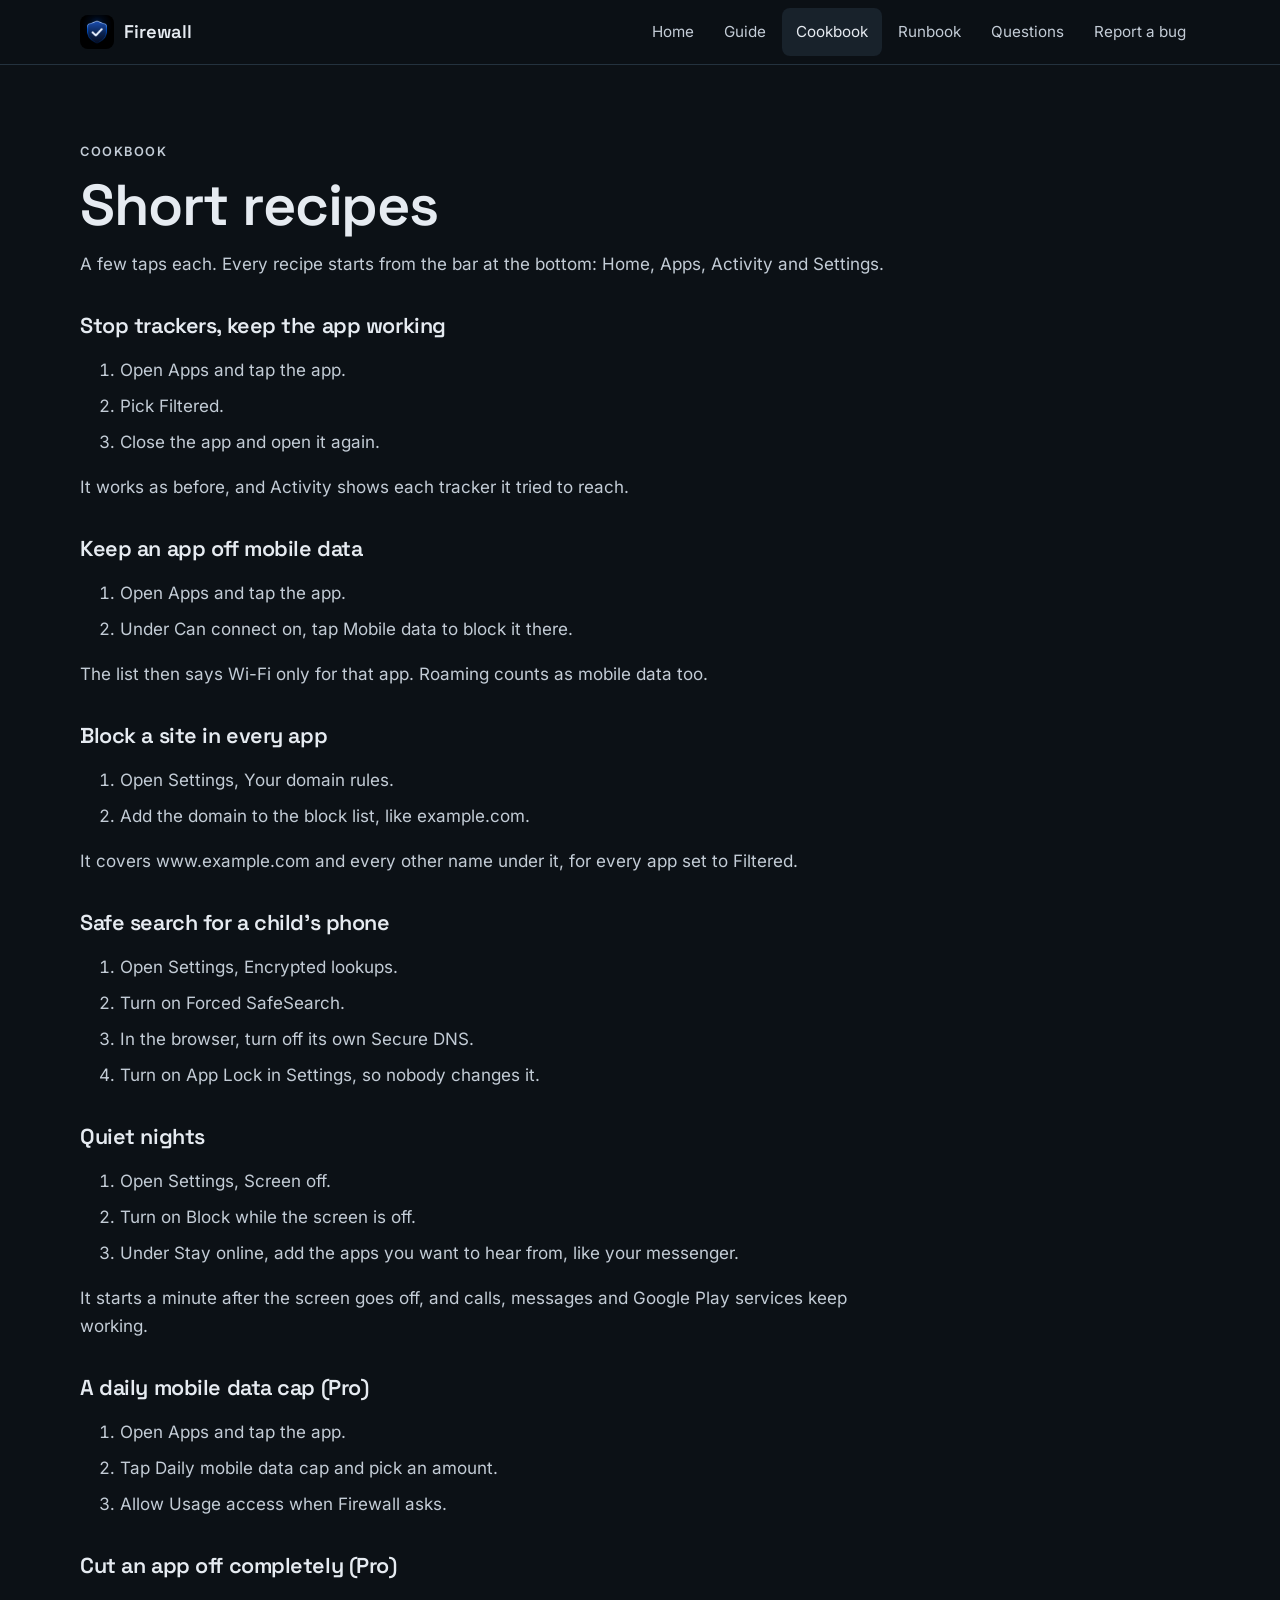
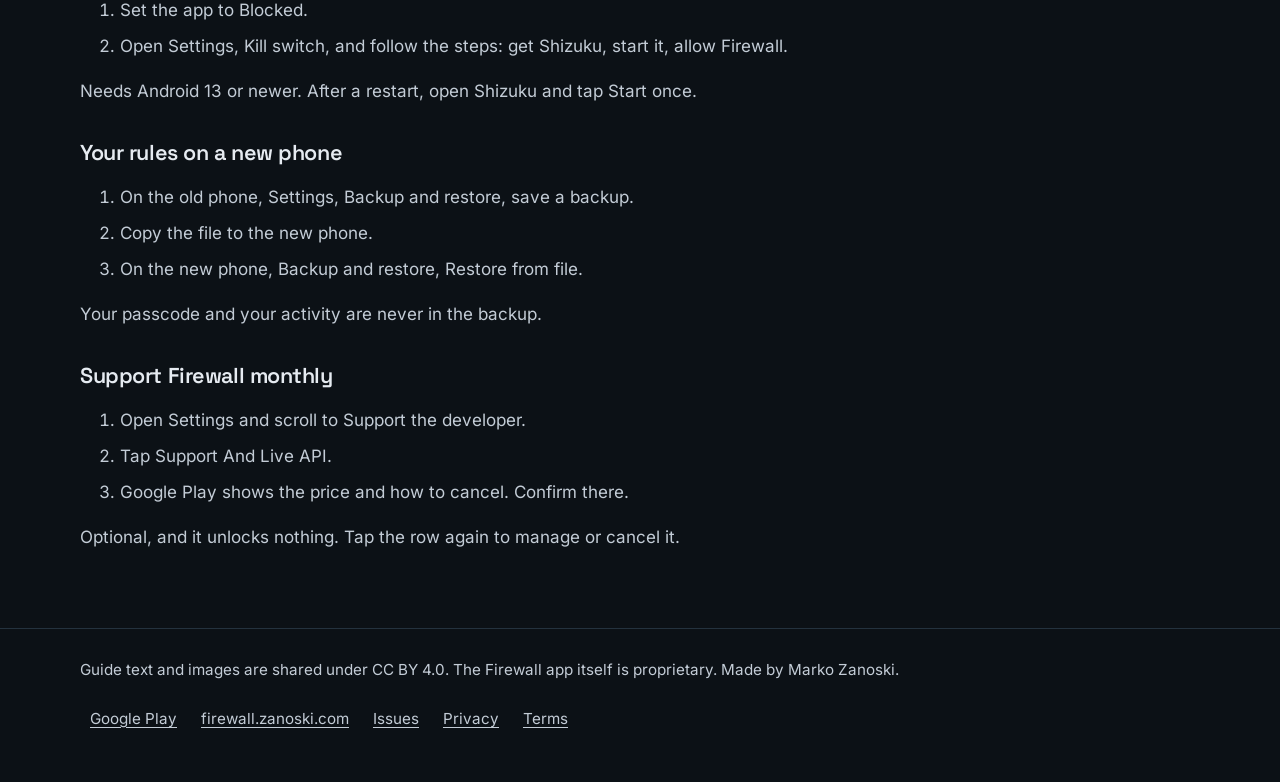
==== docs/cookbook.html @ 069c53c0 "Add a cookbook and a runbook, and cover Forced SafeSearch, TV, languages and the support subscriptio" ====
<!doctype html>
<html lang="en">
<head>
<meta charset="utf-8">
<meta name="viewport" content="width=device-width, initial-scale=1, viewport-fit=cover">
<title>Cookbook · Firewall user guide</title>
<meta name="description" content="Short Firewall recipes: stop trackers, keep an app off mobile data, safe search, quiet nights, data caps and more.">
<meta name="theme-color" content="#0c1116">
<meta property="og:title" content="Cookbook · Firewall user guide">
<meta property="og:description" content="Short Firewall recipes: stop trackers, keep an app off mobile data, safe search, quiet nights, data caps and more.">
<link rel="icon" href="img/icon-192.png" type="image/png">
<link rel="stylesheet" href="style.css">
</head>
<body>
<a class="skip" href="#main">Skip to content</a>
<header class="bar">
  <div class="wrap">
    <a class="brand" href="index.html"><img src="img/icon-192.png" alt="" width="34" height="34"><span>Firewall</span></a>
    <nav aria-label="Guide pages"><a href="index.html">Home</a><a href="guide.html">Guide</a><a href="cookbook.html" aria-current="page">Cookbook</a><a href="runbook.html">Runbook</a><a href="faq.html">Questions</a><a href="report.html">Report a bug</a></nav>
  </div>
</header>
<main id="main" class="page">
  <div class="wrap">
    <p class="kicker">Cookbook</p>
    <h1>Short recipes</h1>
    <p>A few taps each. Every recipe starts from the bar at the bottom: Home, Apps, Activity and Settings.</p>
    <article>
    <h2>Stop trackers, keep the app working</h2>
    <ol><li>Open Apps and tap the app.</li><li>Pick Filtered.</li><li>Close the app and open it again.</li></ol>
    <p>It works as before, and Activity shows each tracker it tried to reach.</p>
    <h2>Keep an app off mobile data</h2>
    <ol><li>Open Apps and tap the app.</li><li>Under Can connect on, tap Mobile data to block it there.</li></ol>
    <p>The list then says Wi-Fi only for that app. Roaming counts as mobile data too.</p>
    <h2>Block a site in every app</h2>
    <ol><li>Open Settings, Your domain rules.</li><li>Add the domain to the block list, like example.com.</li></ol>
    <p>It covers www.example.com and every other name under it, for every app set to Filtered.</p>
    <h2>Safe search for a child's phone</h2>
    <ol><li>Open Settings, Encrypted lookups.</li><li>Turn on Forced SafeSearch.</li><li>In the browser, turn off its own Secure DNS.</li><li>Turn on App Lock in Settings, so nobody changes it.</li></ol>
    <h2>Quiet nights</h2>
    <ol><li>Open Settings, Screen off.</li><li>Turn on Block while the screen is off.</li><li>Under Stay online, add the apps you want to hear from, like your messenger.</li></ol>
    <p>It starts a minute after the screen goes off, and calls, messages and Google Play services keep working.</p>
    <h2>A daily mobile data cap (Pro)</h2>
    <ol><li>Open Apps and tap the app.</li><li>Tap Daily mobile data cap and pick an amount.</li><li>Allow Usage access when Firewall asks.</li></ol>
    <h2>Cut an app off completely (Pro)</h2>
    <ol><li>Set the app to Blocked.</li><li>Open Settings, Kill switch, and follow the steps: get Shizuku, start it, allow Firewall.</li></ol>
    <p>Needs Android 13 or newer. After a restart, open Shizuku and tap Start once.</p>
    <h2>Your rules on a new phone</h2>
    <ol><li>On the old phone, Settings, Backup and restore, save a backup.</li><li>Copy the file to the new phone.</li><li>On the new phone, Backup and restore, Restore from file.</li></ol>
    <p>Your passcode and your activity are never in the backup.</p>
    <h2>Support Firewall monthly</h2>
    <ol><li>Open Settings and scroll to Support the developer.</li><li>Tap Support And Live API.</li><li>Google Play shows the price and how to cancel. Confirm there.</li></ol>
    <p>Optional, and it unlocks nothing. Tap the row again to manage or cancel it.</p>
    </article>
  </div>
</main>
<footer>
  <div class="wrap">
    <span>Guide text and images are shared under CC BY 4.0. The Firewall app itself is proprietary. Made by Marko Zanoski.</span>
    <nav aria-label="Footer"><a href="https://play.google.com/store/apps/details?id=com.zanoshky.firewall">Google Play</a><a href="https://firewall.zanoski.com">firewall.zanoski.com</a><a href="https://github.com/Zanoshky/firewall-app/issues">Issues</a><a href="https://firewall.zanoski.com/privacy">Privacy</a><a href="https://firewall.zanoski.com/terms">Terms</a></nav>
  </div>
</footer>
</body>
</html>
---- docs/style.css ----
@font-face { font-family: Inter; src: url(fonts/inter-400.woff2) format("woff2"); font-weight: 400; font-display: swap; }
@font-face { font-family: Inter; src: url(fonts/inter-600.woff2) format("woff2"); font-weight: 600; font-display: swap; }
@font-face { font-family: "Space Grotesk"; src: url(fonts/space-grotesk-600.woff2) format("woff2"); font-weight: 600; font-display: swap; }

/* firewall.zanoski.com's dark green, the same as the app; every text colour clears 7:1 on the ground. */
:root {
  color-scheme: dark;
  --bg: #0c1116; --card: #121a21; --muted: #18222b; --hover: #1d2a34; --border: #24323e;
  --text: #e6ebf1; --soft: #c3ccd6; --primary: #3ecf8e; --primary-2: #6fe3ad; --on-primary: #06120c;
  --sans: Inter, system-ui, -apple-system, "Segoe UI", Roboto, sans-serif;
  --display: "Space Grotesk", Inter, system-ui, sans-serif;
  --wrap: min(1120px, 100% - 40px);
}

* { box-sizing: border-box; }
html { -webkit-text-size-adjust: 100%; scroll-behavior: smooth; }
body { margin: 0; background: var(--bg); color: var(--text); font: 400 1.0625rem/1.65 var(--sans); }
a { color: var(--primary-2); text-underline-offset: .2em; }
:focus-visible { outline: 3px solid var(--primary-2); outline-offset: 3px; border-radius: 8px; }
.skip { position: absolute; left: 16px; top: -100px; z-index: 50; background: var(--card); color: var(--text); padding: 12px 18px; border-radius: 8px; border: 2px solid var(--primary); }
.skip:focus { top: 16px; }
.wrap { width: var(--wrap); margin-inline: auto; }
h1, h2, h3 { font-family: var(--display); font-weight: 600; line-height: 1.15; margin: 0; letter-spacing: -.02em; text-wrap: balance; }
h1 { font-size: clamp(2.1rem, 5vw, 3.6rem); }
h2 { font-size: clamp(1.6rem, 3.2vw, 2.4rem); }
h3 { font-size: 1.15rem; }
p { margin: 0; }
img { max-width: 100%; height: auto; }

/* Top bar */
.bar { position: sticky; top: 0; z-index: 20; background: color-mix(in srgb, var(--bg) 88%, transparent); backdrop-filter: blur(12px); -webkit-backdrop-filter: blur(12px); border-bottom: 1px solid var(--border); }
.bar .wrap { display: flex; flex-wrap: wrap; align-items: center; gap: 4px 12px; min-height: 64px; }
.brand { display: inline-flex; align-items: center; gap: 10px; min-height: 48px; color: var(--text); text-decoration: none; font: 600 1.15rem/1 var(--display); }
.brand img { width: 34px; height: 34px; border-radius: 8px; }
.bar nav { margin-left: auto; display: flex; flex-wrap: wrap; gap: 2px; align-items: center; }
.bar nav a { display: inline-flex; align-items: center; min-height: 48px; padding: 0 14px; border-radius: 8px; color: var(--soft); text-decoration: none; font-size: .95rem; }
.bar nav a:hover { background: var(--hover); color: var(--text); }
.bar nav a[aria-current] { color: var(--text); background: var(--muted); }

.btn { display: inline-flex; align-items: center; gap: 10px; min-height: 52px; padding: 0 22px; border-radius: 10px; font-weight: 600; text-decoration: none; border: 1px solid var(--border); background: var(--card); color: var(--text); }
.btn:hover { background: var(--hover); }
.btn.main { background: var(--primary); color: var(--on-primary); border-color: var(--primary); }
.btn.main:hover { background: var(--primary-2); }
.cta { display: flex; flex-wrap: wrap; gap: 12px; margin-top: 32px; }
.sub { margin-top: 14px; color: var(--soft); max-width: 40em; font-size: 1.15rem; }

.grid { display: grid; grid-template-columns: repeat(auto-fit, minmax(260px, 1fr)); gap: 16px; margin-top: 28px; }
.card { background: var(--card); border: 1px solid var(--border); border-radius: 12px; padding: 22px; display: flex; flex-direction: column; }
.card p { margin-top: 10px; color: var(--soft); }
.card .go { margin-top: auto; padding-top: 18px; }
.shots { display: grid; grid-template-columns: repeat(auto-fit, minmax(200px, 1fr)); gap: 16px; margin-top: 32px; }
.shots figure { margin: 0; }
.shots img { border-radius: 14px; border: 1px solid var(--border); display: block; }
.shots figcaption { margin-top: 8px; color: var(--soft); font-size: .95rem; }

footer { border-top: 1px solid var(--border); padding: 28px 0 40px; color: var(--soft); font-size: .95rem; }
footer .wrap { display: flex; flex-wrap: wrap; gap: 12px 24px; justify-content: space-between; align-items: center; }
footer nav { display: flex; flex-wrap: wrap; gap: 4px; }
footer nav a { display: inline-flex; align-items: center; min-height: 48px; padding: 0 10px; color: var(--soft); }

@media (prefers-reduced-motion: reduce) { html { scroll-behavior: auto; } }

/* Guide pages */
.page { padding: clamp(28px, 5vw, 64px) 0 clamp(40px, 6vw, 80px); }
.page article { max-width: 46em; }
.page h1 { margin-bottom: 8px; }
.page h2 { font-size: 1.35rem; margin-top: 36px; }
.page p, .page li, .page dd { color: var(--soft); }
.page p { margin-top: 12px; }
.page ul { padding-left: 1.2em; }
.page li { margin-top: 8px; }
.page dl { margin: 12px 0 0; }
.page dt { font-weight: 600; color: var(--text); margin-top: 14px; }
.page dd { margin: 4px 0 0; }
.kicker { font-size: .8rem; letter-spacing: .12em; text-transform: uppercase; color: var(--primary-2); margin-bottom: 10px; font-weight: 600; }
code { font-size: .92em; background: var(--muted); padding: 1px 6px; border-radius: 4px; color: var(--text); }
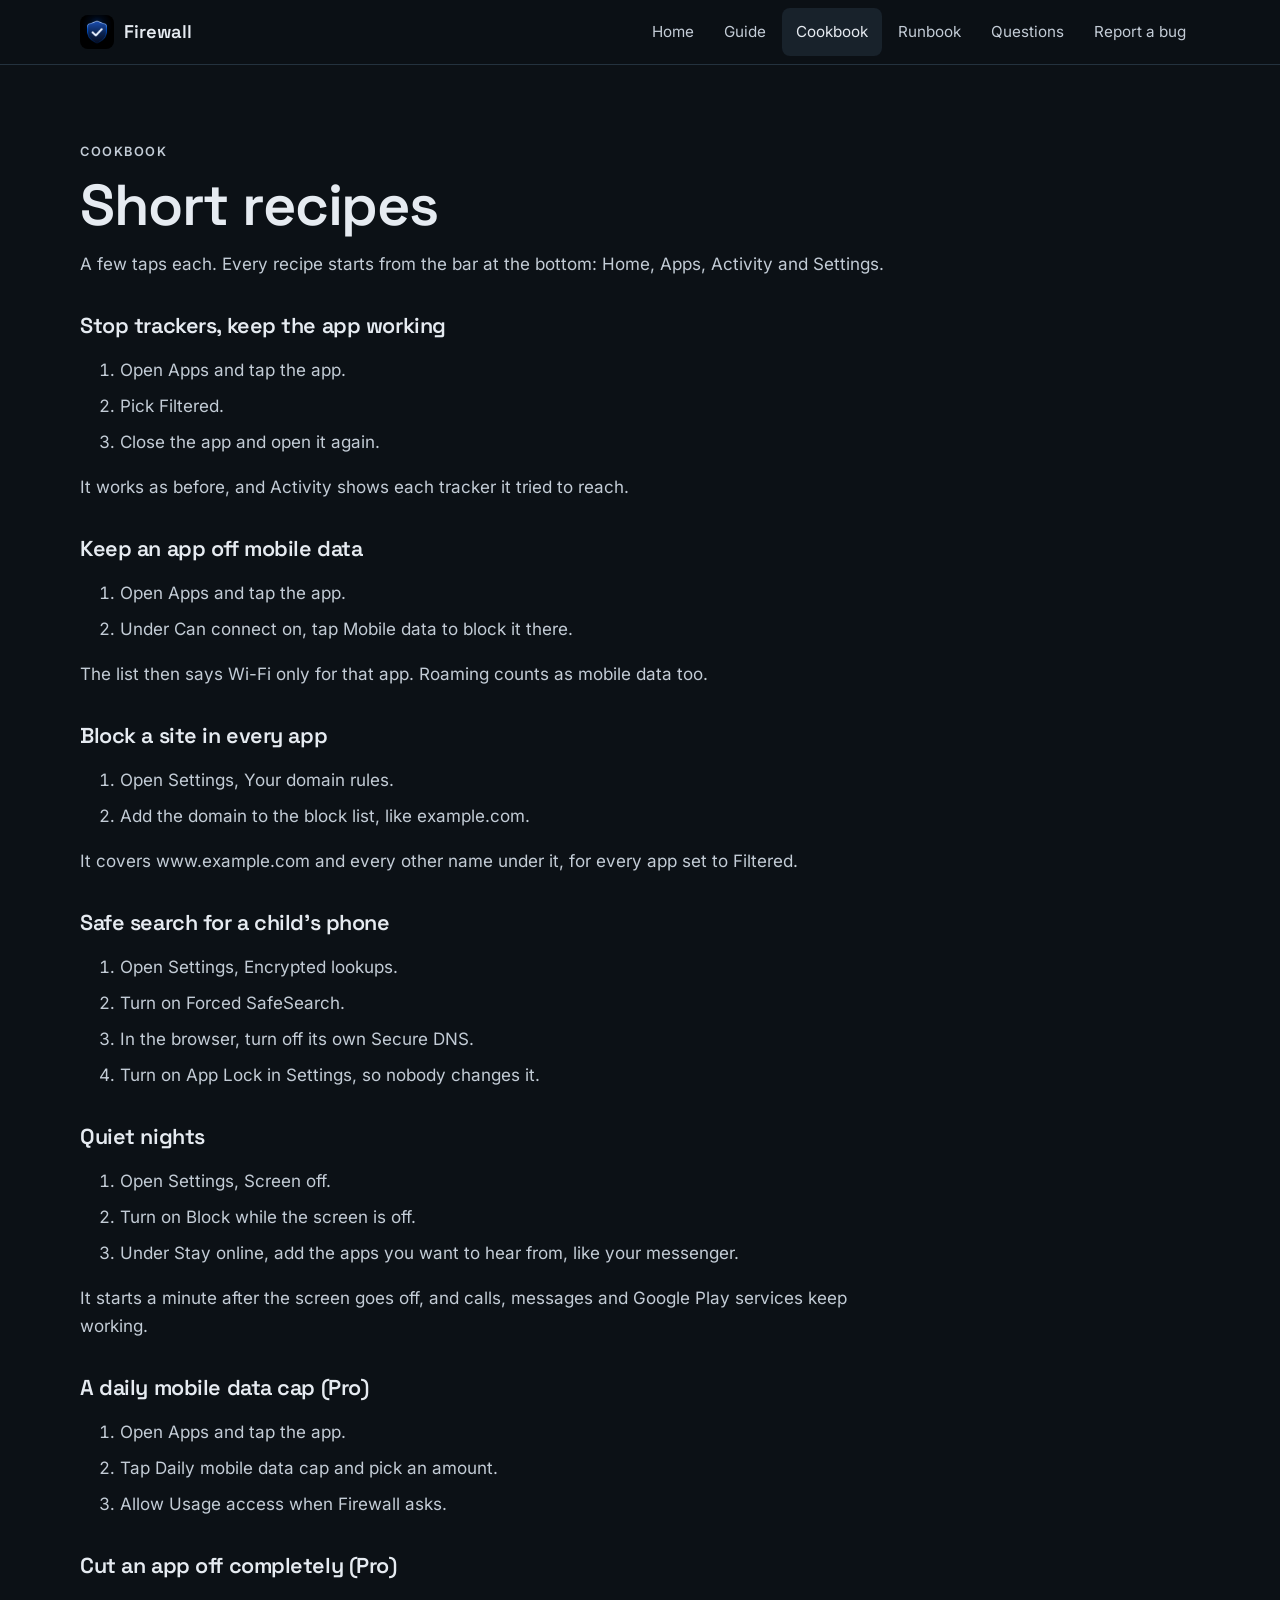
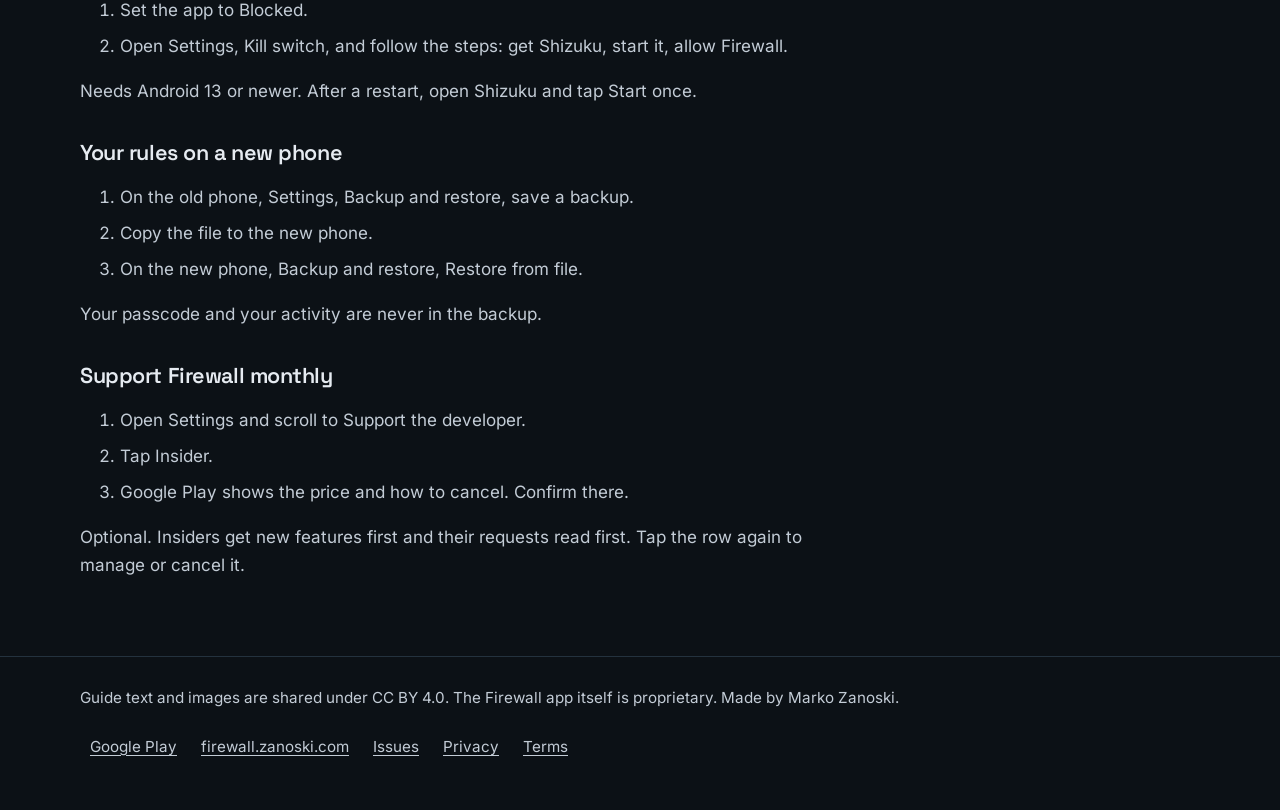
==== commit 17fb51df: "Insider: report page marks Insider requests, wording for the subscription Opened with ?insider=1 fro" ====
--- a/docs/cookbook.html
+++ b/docs/cookbook.html
@@ -48,8 +48,8 @@
     <ol><li>On the old phone, Settings, Backup and restore, save a backup.</li><li>Copy the file to the new phone.</li><li>On the new phone, Backup and restore, Restore from file.</li></ol>
     <p>Your passcode and your activity are never in the backup.</p>
     <h2>Support Firewall monthly</h2>
-    <ol><li>Open Settings and scroll to Support the developer.</li><li>Tap Support And Live API.</li><li>Google Play shows the price and how to cancel. Confirm there.</li></ol>
-    <p>Optional, and it unlocks nothing. Tap the row again to manage or cancel it.</p>
+    <ol><li>Open Settings and scroll to Support the developer.</li><li>Tap Insider.</li><li>Google Play shows the price and how to cancel. Confirm there.</li></ol>
+    <p>Optional. Insiders get new features first and their requests read first. Tap the row again to manage or cancel it.</p>
     </article>
   </div>
 </main>
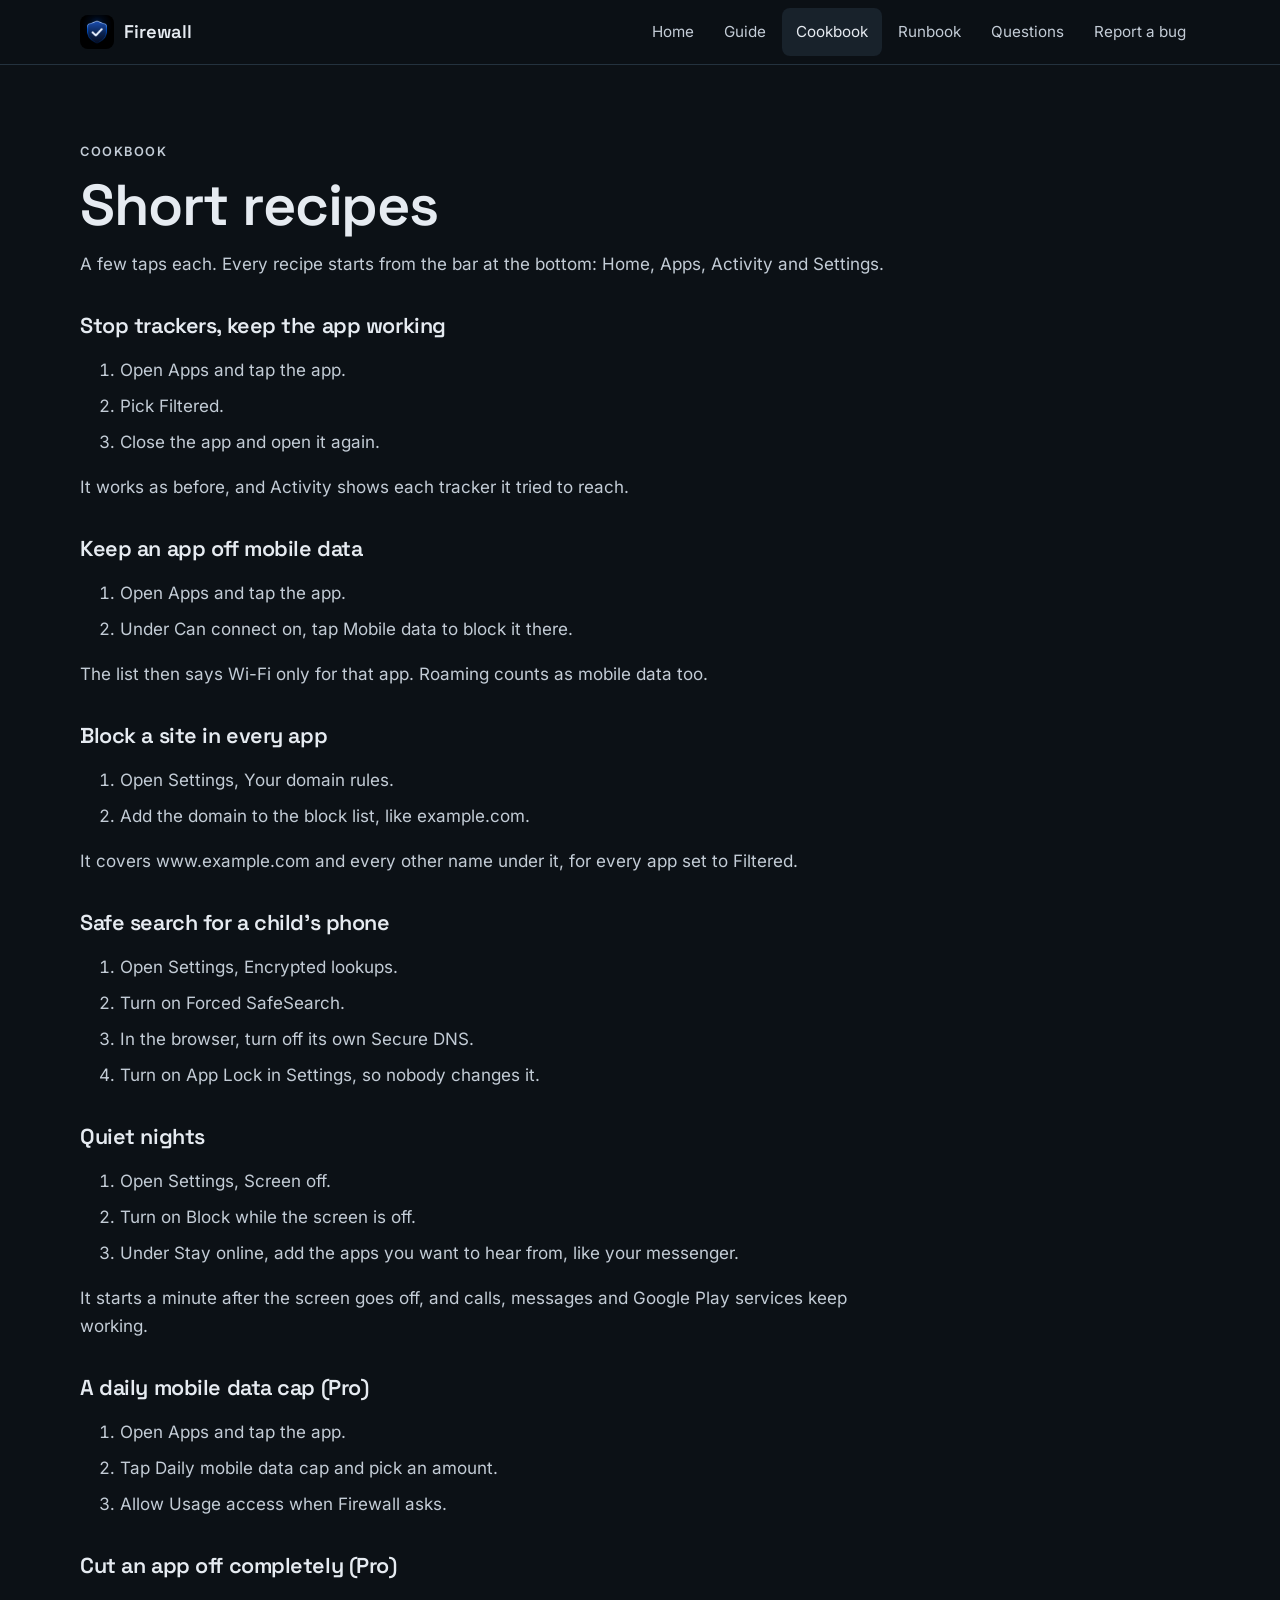
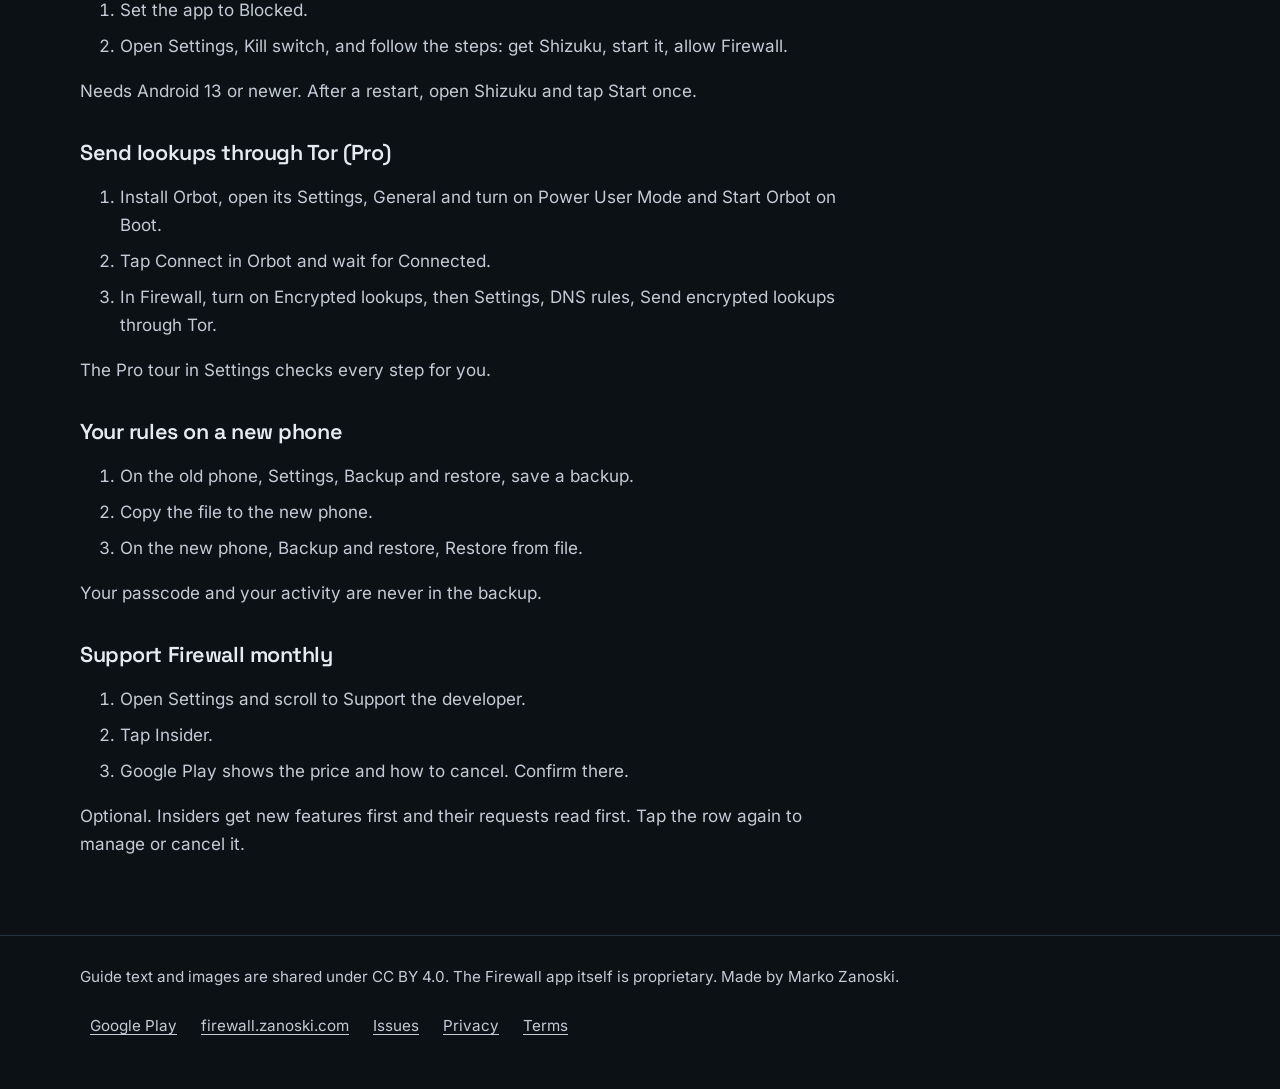
==== commit a8bb4dd6: "Guide: DNS through Tor with Orbot, step by step, a cookbook recipe and a fix for Orbot not running" ====
--- a/docs/cookbook.html
+++ b/docs/cookbook.html
@@ -44,6 +44,9 @@
     <h2>Cut an app off completely (Pro)</h2>
     <ol><li>Set the app to Blocked.</li><li>Open Settings, Kill switch, and follow the steps: get Shizuku, start it, allow Firewall.</li></ol>
     <p>Needs Android 13 or newer. After a restart, open Shizuku and tap Start once.</p>
+    <h2>Send lookups through Tor (Pro)</h2>
+    <ol><li>Install Orbot, open its Settings, General and turn on Power User Mode and Start Orbot on Boot.</li><li>Tap Connect in Orbot and wait for Connected.</li><li>In Firewall, turn on Encrypted lookups, then Settings, DNS rules, Send encrypted lookups through Tor.</li></ol>
+    <p>The Pro tour in Settings checks every step for you.</p>
     <h2>Your rules on a new phone</h2>
     <ol><li>On the old phone, Settings, Backup and restore, save a backup.</li><li>Copy the file to the new phone.</li><li>On the new phone, Backup and restore, Restore from file.</li></ol>
     <p>Your passcode and your activity are never in the backup.</p>
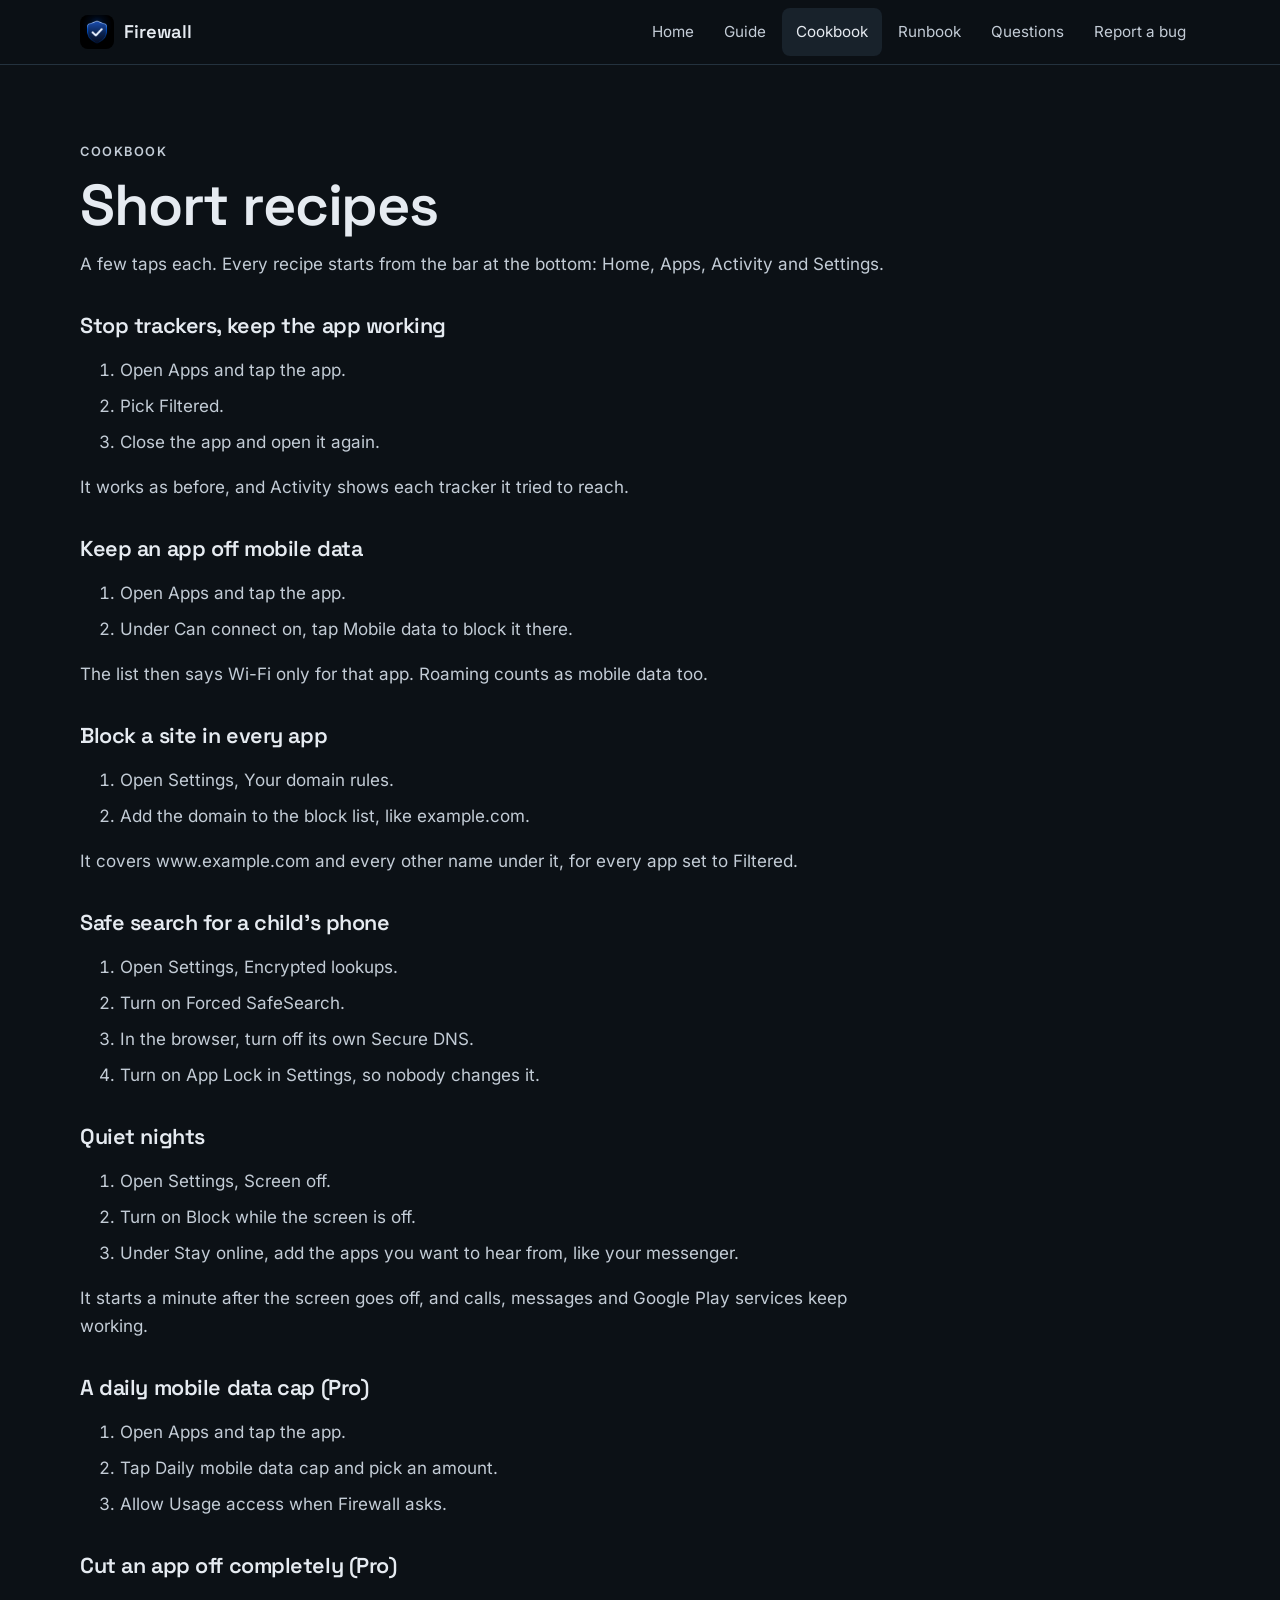
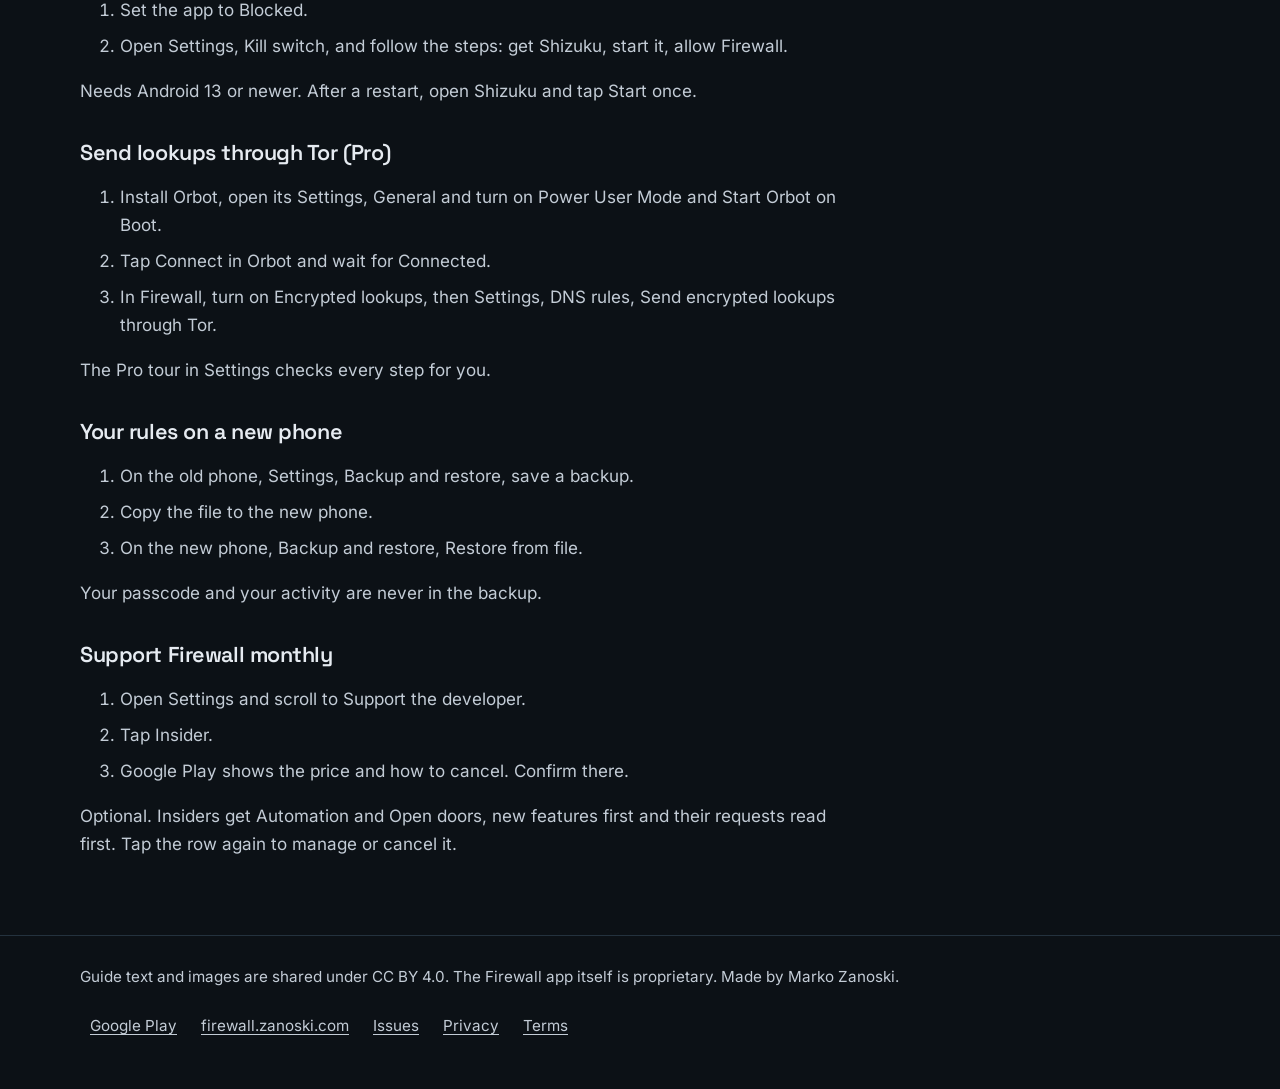
==== commit 5675dc4c: "Guide: Automation and Open doors moved from Pro to Insider (1.77) Add Automation (Insider) and Open " ====
--- a/docs/cookbook.html
+++ b/docs/cookbook.html
@@ -52,14 +52,14 @@
     <p>Your passcode and your activity are never in the backup.</p>
     <h2>Support Firewall monthly</h2>
     <ol><li>Open Settings and scroll to Support the developer.</li><li>Tap Insider.</li><li>Google Play shows the price and how to cancel. Confirm there.</li></ol>
-    <p>Optional. Insiders get new features first and their requests read first. Tap the row again to manage or cancel it.</p>
+    <p>Optional. Insiders get Automation and Open doors, new features first and their requests read first. Tap the row again to manage or cancel it.</p>
     </article>
   </div>
 </main>
 <footer>
   <div class="wrap">
     <span>Guide text and images are shared under CC BY 4.0. The Firewall app itself is proprietary. Made by Marko Zanoski.</span>
-    <nav aria-label="Footer"><a href="https://play.google.com/store/apps/details?id=com.zanoshky.firewall">Google Play</a><a href="https://firewall.zanoski.com">firewall.zanoski.com</a><a href="https://github.com/Zanoshky/firewall-app/issues">Issues</a><a href="https://firewall.zanoski.com/privacy">Privacy</a><a href="https://firewall.zanoski.com/terms">Terms</a></nav>
+    <nav aria-label="Footer"><a href="https://play.google.com/store/apps/details?id=com.zanoshky.firewall&amp;referrer=utm_source%3Dgithub_guide%26utm_medium%3Dreferral%26utm_campaign%3Dfirewall-2026-11">Google Play</a><a href="https://firewall.zanoski.com">firewall.zanoski.com</a><a href="https://github.com/Zanoshky/firewall-app/issues">Issues</a><a href="https://firewall.zanoski.com/privacy">Privacy</a><a href="https://firewall.zanoski.com/terms">Terms</a></nav>
   </div>
 </footer>
 </body>
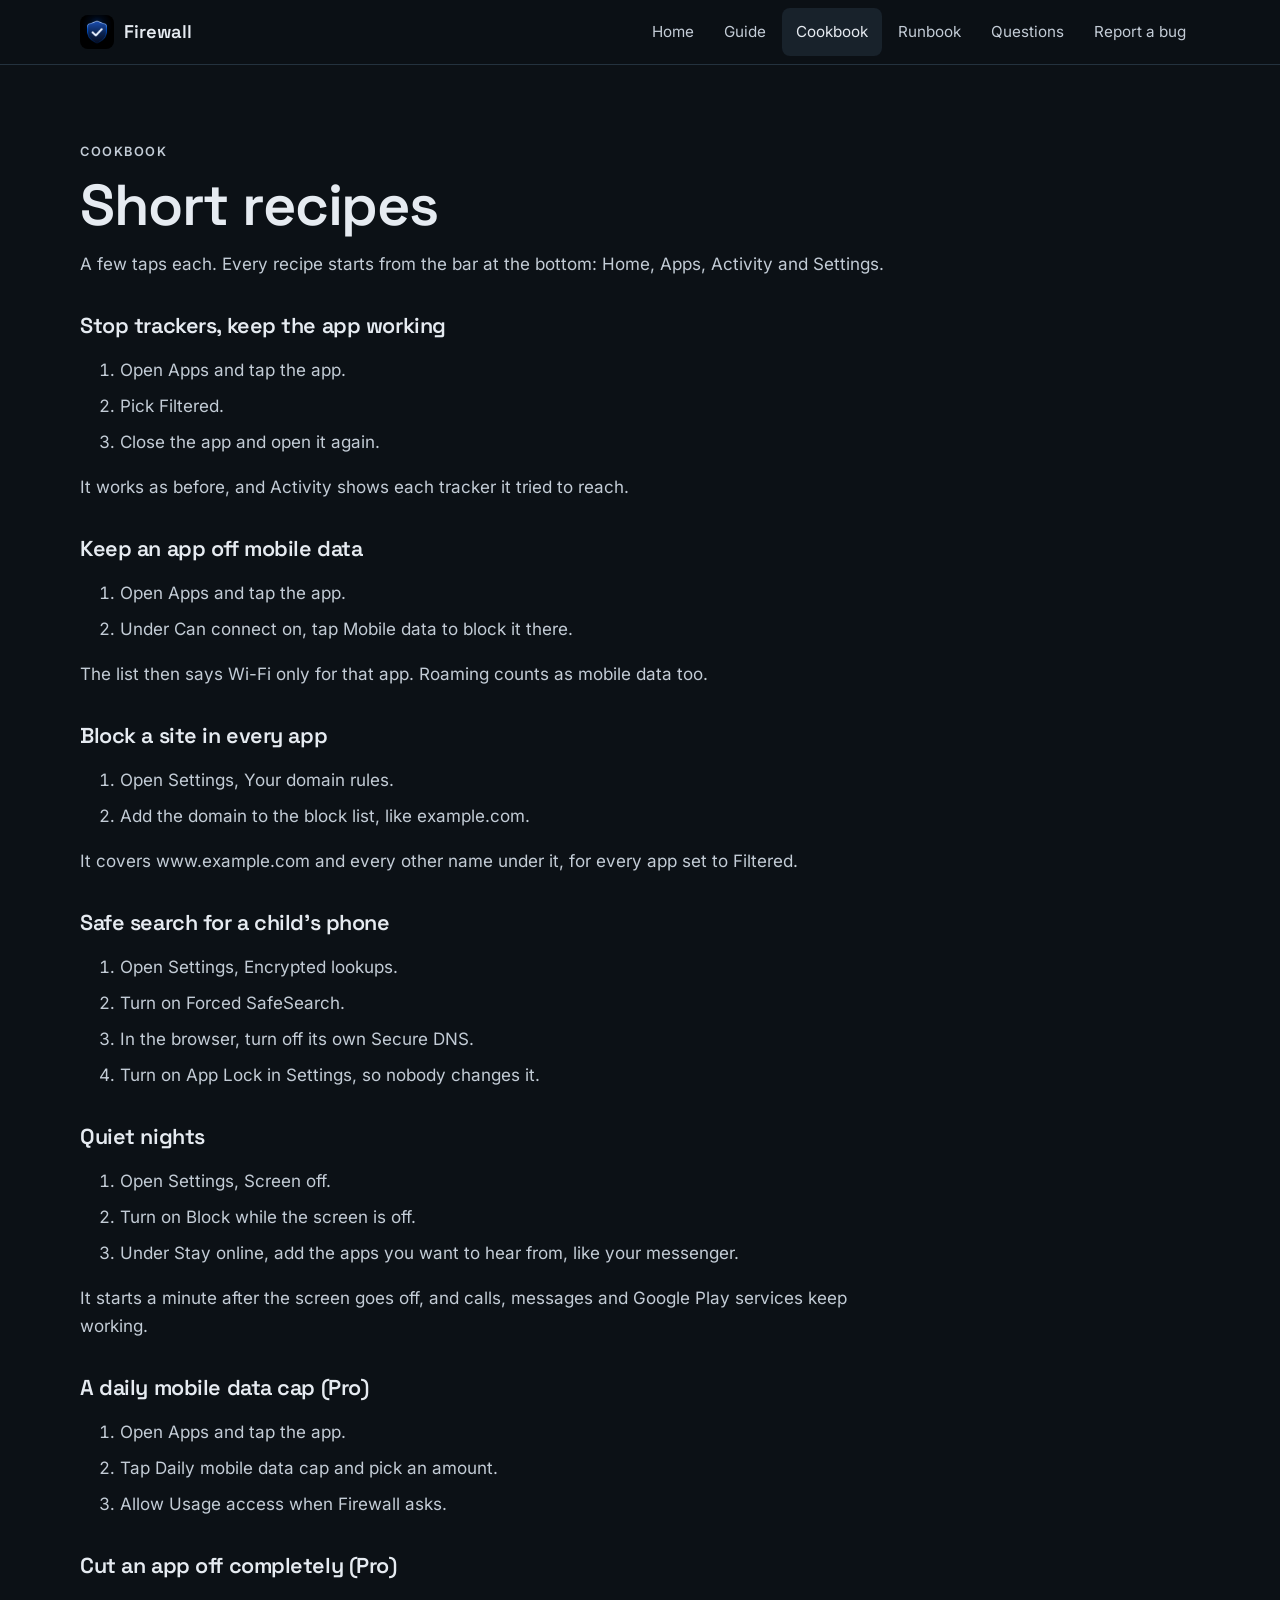
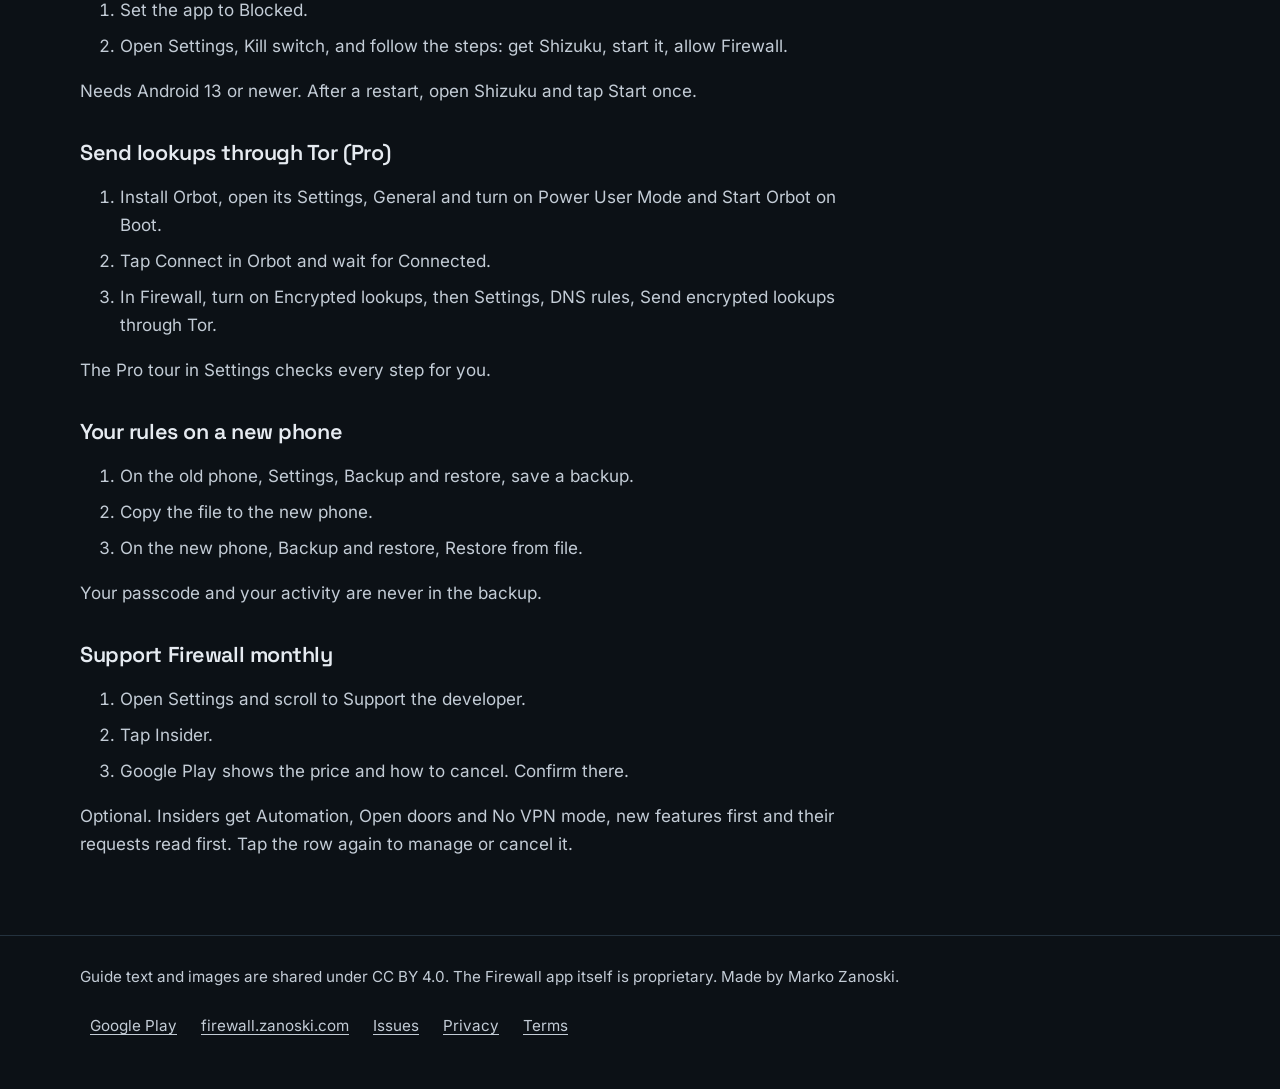
==== commit b7c4b986: "No VPN mode is Insider only from 1.78" ====
--- a/docs/cookbook.html
+++ b/docs/cookbook.html
@@ -52,7 +52,7 @@
     <p>Your passcode and your activity are never in the backup.</p>
     <h2>Support Firewall monthly</h2>
     <ol><li>Open Settings and scroll to Support the developer.</li><li>Tap Insider.</li><li>Google Play shows the price and how to cancel. Confirm there.</li></ol>
-    <p>Optional. Insiders get Automation and Open doors, new features first and their requests read first. Tap the row again to manage or cancel it.</p>
+    <p>Optional. Insiders get Automation, Open doors and No VPN mode, new features first and their requests read first. Tap the row again to manage or cancel it.</p>
     </article>
   </div>
 </main>
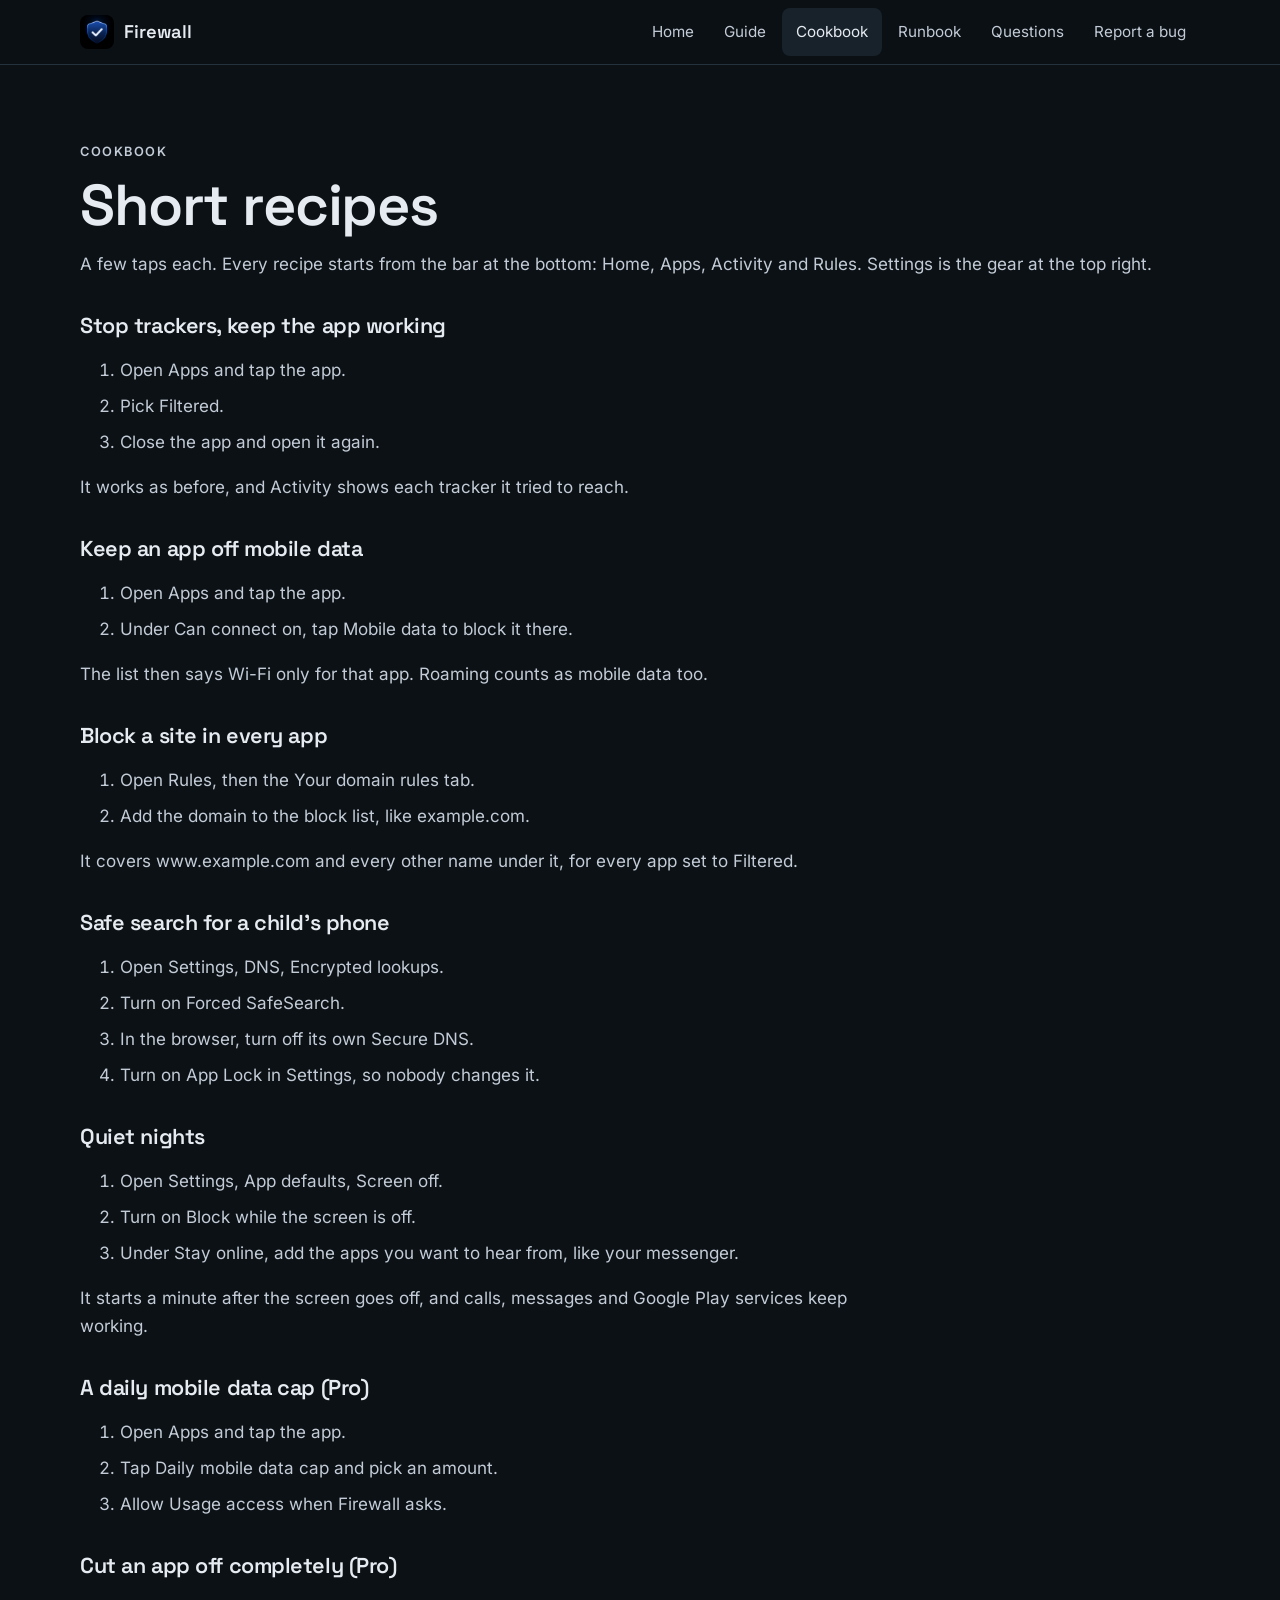
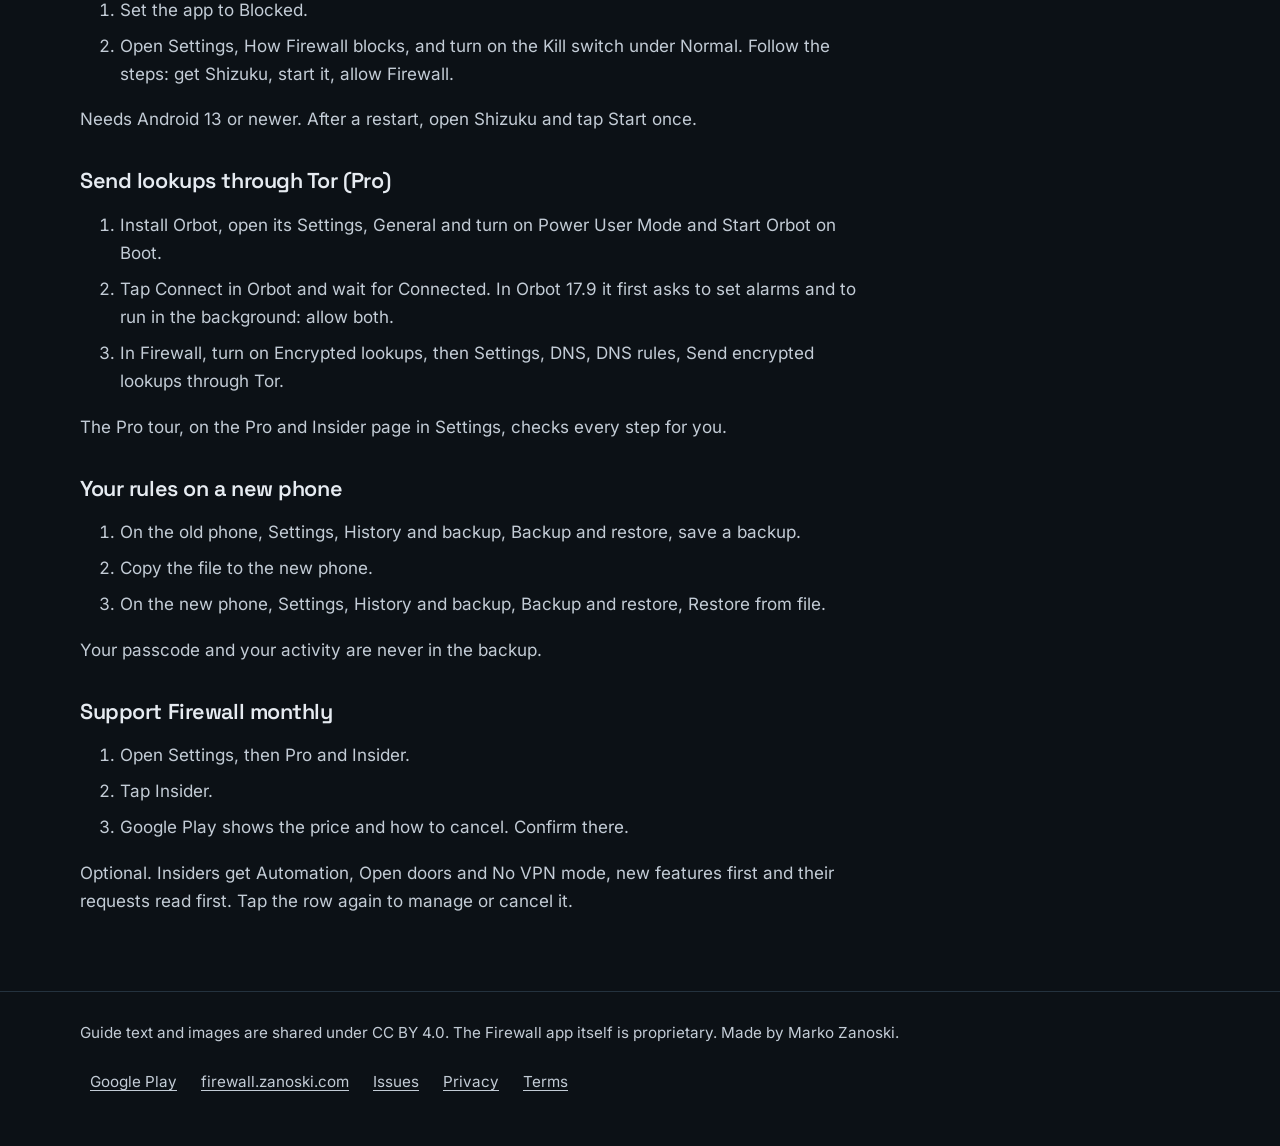
==== commit b62b9e2e: "Guide: New in 1.108, gear, Rules in the bar, first run helpers" ====
--- a/docs/cookbook.html
+++ b/docs/cookbook.html
@@ -23,7 +23,7 @@
   <div class="wrap">
     <p class="kicker">Cookbook</p>
     <h1>Short recipes</h1>
-    <p>A few taps each. Every recipe starts from the bar at the bottom: Home, Apps, Activity and Settings.</p>
+    <p>A few taps each. Every recipe starts from the bar at the bottom: Home, Apps, Activity and Rules. Settings is the gear at the top right.</p>
     <article>
     <h2>Stop trackers, keep the app working</h2>
     <ol><li>Open Apps and tap the app.</li><li>Pick Filtered.</li><li>Close the app and open it again.</li></ol>
@@ -32,26 +32,26 @@
     <ol><li>Open Apps and tap the app.</li><li>Under Can connect on, tap Mobile data to block it there.</li></ol>
     <p>The list then says Wi-Fi only for that app. Roaming counts as mobile data too.</p>
     <h2>Block a site in every app</h2>
-    <ol><li>Open Settings, Your domain rules.</li><li>Add the domain to the block list, like example.com.</li></ol>
+    <ol><li>Open Rules, then the Your domain rules tab.</li><li>Add the domain to the block list, like example.com.</li></ol>
     <p>It covers www.example.com and every other name under it, for every app set to Filtered.</p>
     <h2>Safe search for a child's phone</h2>
-    <ol><li>Open Settings, Encrypted lookups.</li><li>Turn on Forced SafeSearch.</li><li>In the browser, turn off its own Secure DNS.</li><li>Turn on App Lock in Settings, so nobody changes it.</li></ol>
+    <ol><li>Open Settings, DNS, Encrypted lookups.</li><li>Turn on Forced SafeSearch.</li><li>In the browser, turn off its own Secure DNS.</li><li>Turn on App Lock in Settings, so nobody changes it.</li></ol>
     <h2>Quiet nights</h2>
-    <ol><li>Open Settings, Screen off.</li><li>Turn on Block while the screen is off.</li><li>Under Stay online, add the apps you want to hear from, like your messenger.</li></ol>
+    <ol><li>Open Settings, App defaults, Screen off.</li><li>Turn on Block while the screen is off.</li><li>Under Stay online, add the apps you want to hear from, like your messenger.</li></ol>
     <p>It starts a minute after the screen goes off, and calls, messages and Google Play services keep working.</p>
     <h2>A daily mobile data cap (Pro)</h2>
     <ol><li>Open Apps and tap the app.</li><li>Tap Daily mobile data cap and pick an amount.</li><li>Allow Usage access when Firewall asks.</li></ol>
     <h2>Cut an app off completely (Pro)</h2>
-    <ol><li>Set the app to Blocked.</li><li>Open Settings, Kill switch, and follow the steps: get Shizuku, start it, allow Firewall.</li></ol>
+    <ol><li>Set the app to Blocked.</li><li>Open Settings, How Firewall blocks, and turn on the Kill switch under Normal. Follow the steps: get Shizuku, start it, allow Firewall.</li></ol>
     <p>Needs Android 13 or newer. After a restart, open Shizuku and tap Start once.</p>
     <h2>Send lookups through Tor (Pro)</h2>
-    <ol><li>Install Orbot, open its Settings, General and turn on Power User Mode and Start Orbot on Boot.</li><li>Tap Connect in Orbot and wait for Connected.</li><li>In Firewall, turn on Encrypted lookups, then Settings, DNS rules, Send encrypted lookups through Tor.</li></ol>
-    <p>The Pro tour in Settings checks every step for you.</p>
+    <ol><li>Install Orbot, open its Settings, General and turn on Power User Mode and Start Orbot on Boot.</li><li>Tap Connect in Orbot and wait for Connected. In Orbot 17.9 it first asks to set alarms and to run in the background: allow both.</li><li>In Firewall, turn on Encrypted lookups, then Settings, DNS, DNS rules, Send encrypted lookups through Tor.</li></ol>
+    <p>The Pro tour, on the Pro and Insider page in Settings, checks every step for you.</p>
     <h2>Your rules on a new phone</h2>
-    <ol><li>On the old phone, Settings, Backup and restore, save a backup.</li><li>Copy the file to the new phone.</li><li>On the new phone, Backup and restore, Restore from file.</li></ol>
+    <ol><li>On the old phone, Settings, History and backup, Backup and restore, save a backup.</li><li>Copy the file to the new phone.</li><li>On the new phone, Settings, History and backup, Backup and restore, Restore from file.</li></ol>
     <p>Your passcode and your activity are never in the backup.</p>
     <h2>Support Firewall monthly</h2>
-    <ol><li>Open Settings and scroll to Support the developer.</li><li>Tap Insider.</li><li>Google Play shows the price and how to cancel. Confirm there.</li></ol>
+    <ol><li>Open Settings, then Pro and Insider.</li><li>Tap Insider.</li><li>Google Play shows the price and how to cancel. Confirm there.</li></ol>
     <p>Optional. Insiders get Automation, Open doors and No VPN mode, new features first and their requests read first. Tap the row again to manage or cancel it.</p>
     </article>
   </div>
